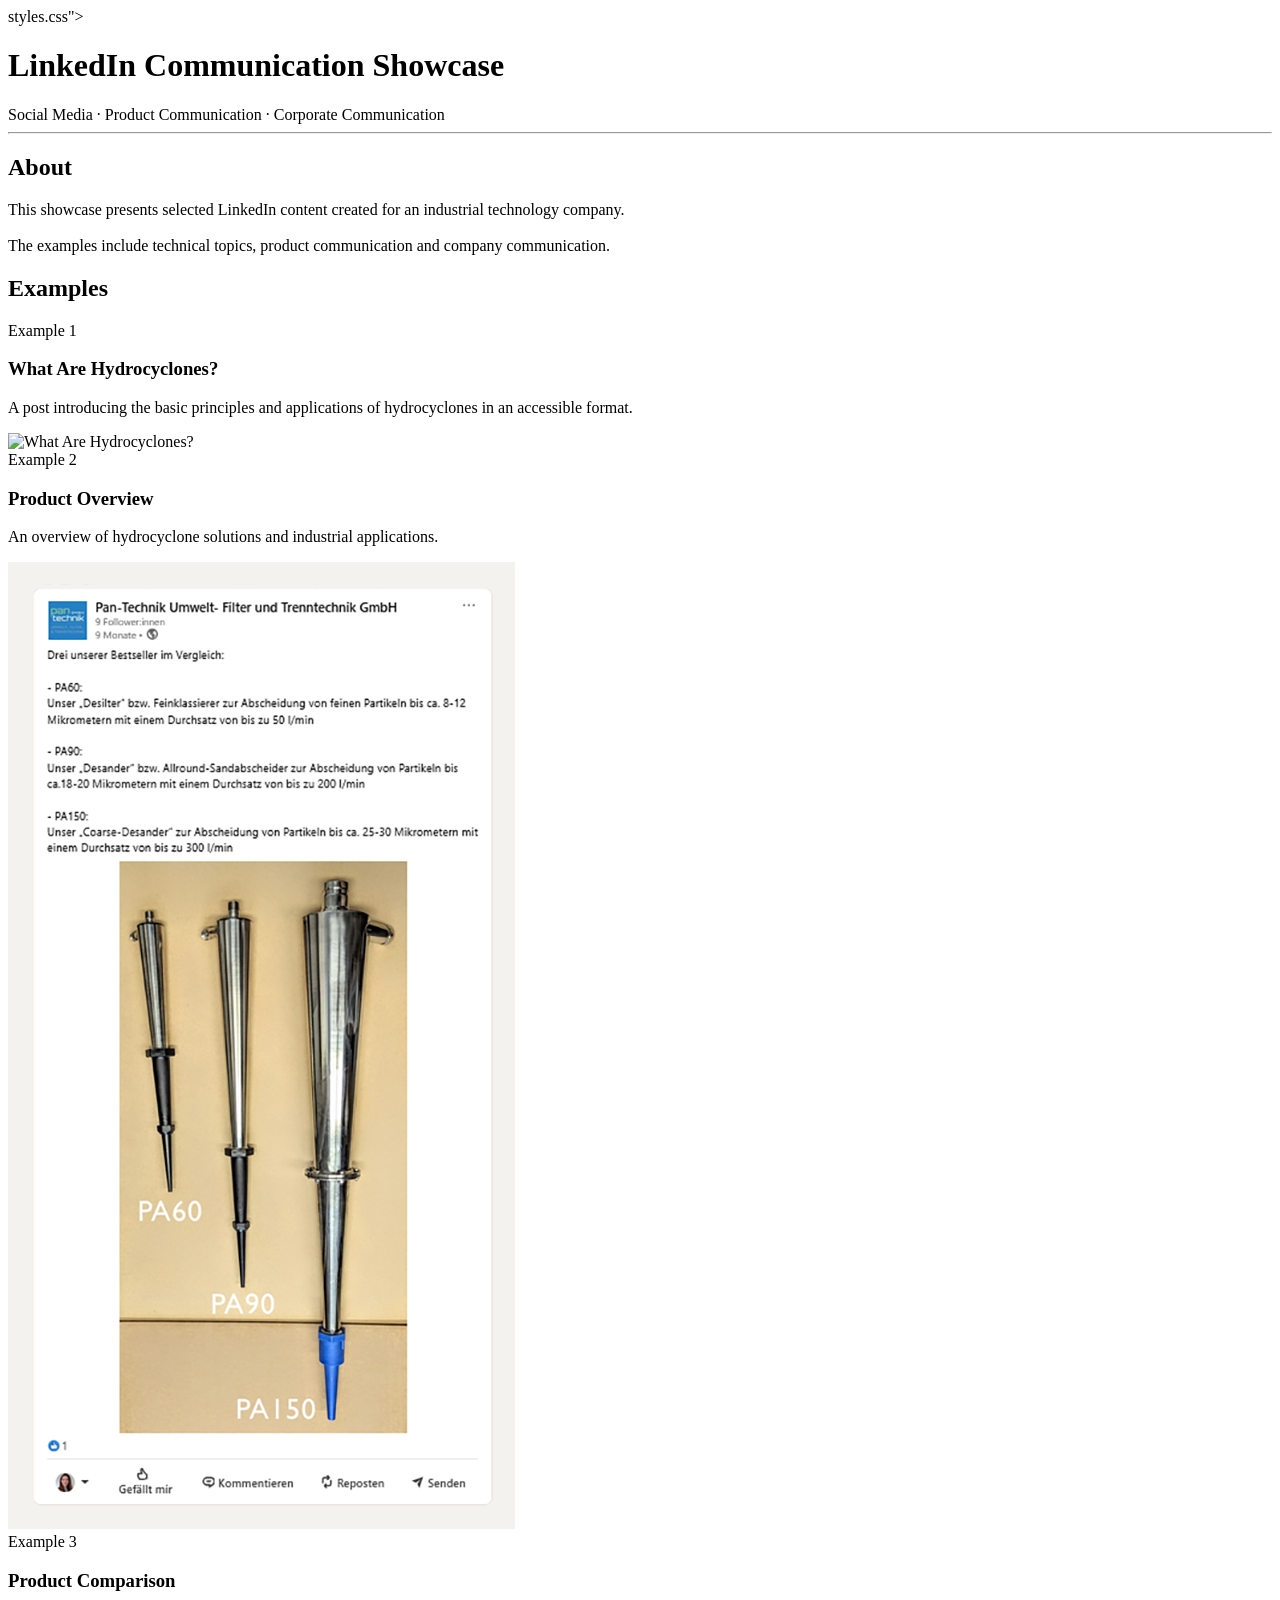
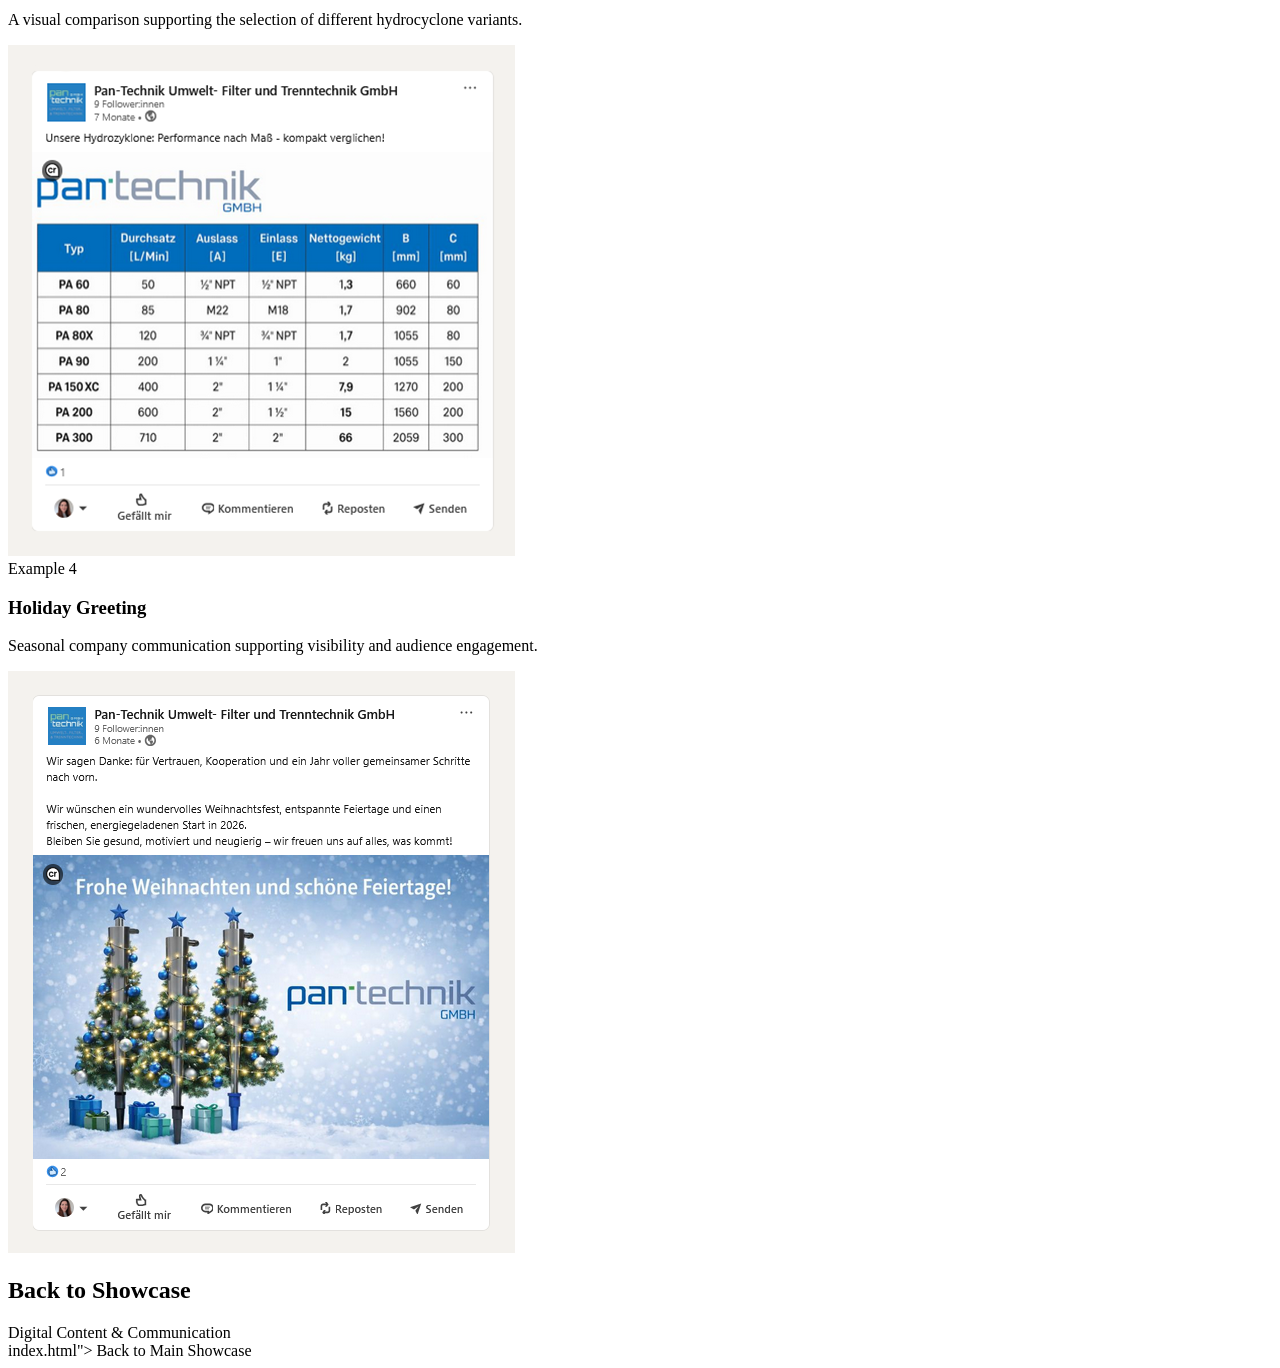
==== linkedin-showcase/index.html @ fcfe20e1 "Create index.html" ====
<!DOCTYPE html>
<html lang="en">

<head>
    <meta charset="UTF-8">
    <meta name="viewport" content="width=device-width, initial-scale=1.0">
    <title>LinkedIn Communication Showcase</title>
    styles.css">
</head>

<body>

<header>

    <h1>LinkedIn Communication Showcase</h1>

    <div class="tagline">
        Social Media · Product Communication · Corporate Communication
    </div>

</header>

<hr>

<section>

    <h2>About</h2>

    <p class="intro">

        This showcase presents selected LinkedIn content created for an industrial technology company.

        <br><br>

        The examples include technical topics, product communication and company communication.

    </p>

</section>

<section>

    <h2>Examples</h2>

    <div class="split-card">

        <div class="split-left">
            Example 1
        </div>

        <div class="split-right">

            <h3>What Are Hydrocyclones?</h3>

            <p>
                A post introducing the basic principles and applications of hydrocyclones in an accessible format.
            </p>

            <img src="assets/01-technical-topic-hes.png"
     alt="What Are Hydrocyclones?">


        </div>

    </div>

    <div class="split-card">

        <div class="split-left">
            Example 2
        </div>

        <div class="split-right">

            <h3>Product Overview</h3>

            <p>
                An overview of hydrocyclone solutions and industrial applications.
            </p>

           <img src="assets/02-product-overview-hydrocyclones.png"
     alt="What Are Hydrocyclones?">

        </div>

    </div>

    <div class="split-card">

        <div class="split-left">
            Example 3
        </div>

        <div class="split-right">

            <h3>Product Comparison</h3>

            <p>
                A visual comparison supporting the selection of different hydrocyclone variants.
            </p>

            <img src="assets/03-product-comparison-hydrocyclones.png" alt="Product Comparison">

        </div>

    </div>

    <div class="split-card">

        <div class="split-left">
            Example 4
        </div>

        <div class="split-right">

            <h3>Holiday Greeting</h3>

            <p>
                Seasonal company communication supporting visibility and audience engagement.
            </p>

            <img src="assets/04-holiday-greeting.png" alt="Holiday Greeting">

        </div>

    </div>

</section>

<section>

    <h2>Back to Showcase</h2>

    <div class="split-card">

        <div class="split-left">
            Digital Content & Communication
        </div>

        <div class="split-right">

            index.html">
                Back to Main Showcase
            </a>

        </div>

    </div>

</section>

</body>

</html>
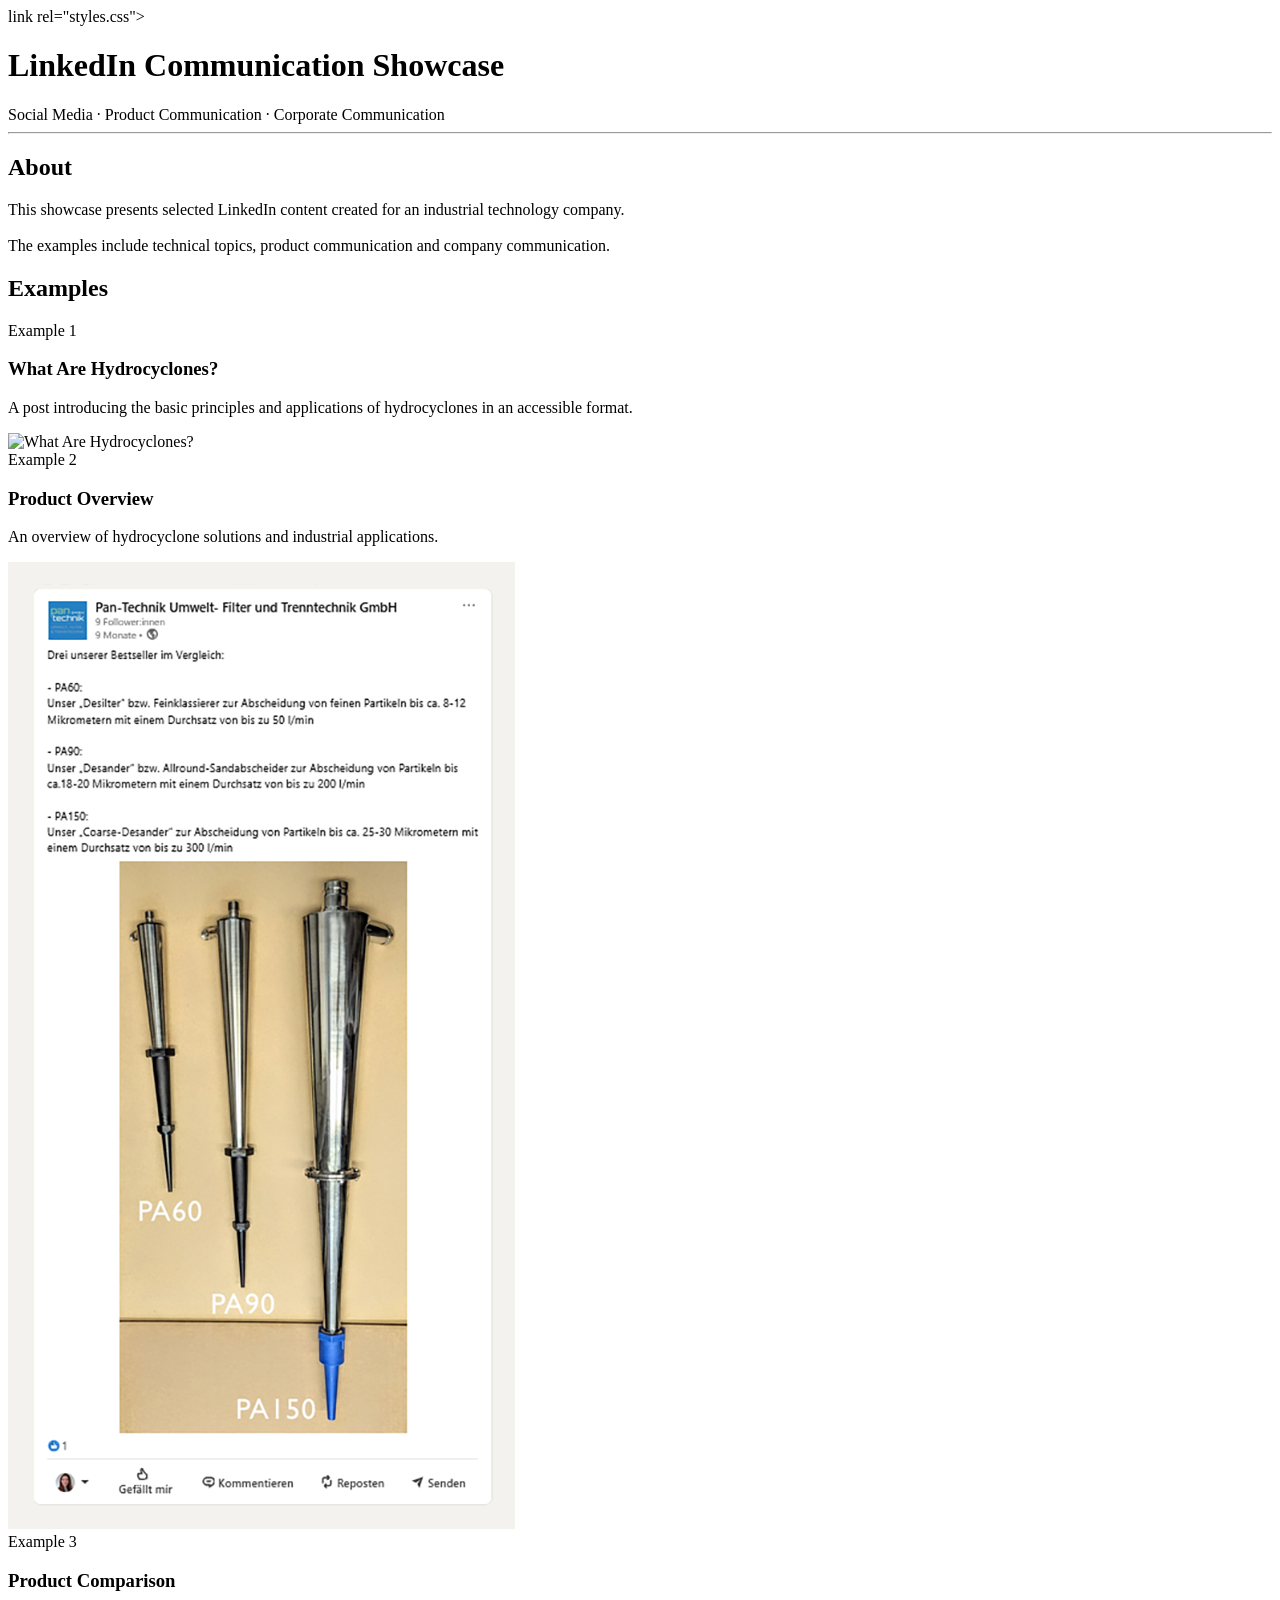
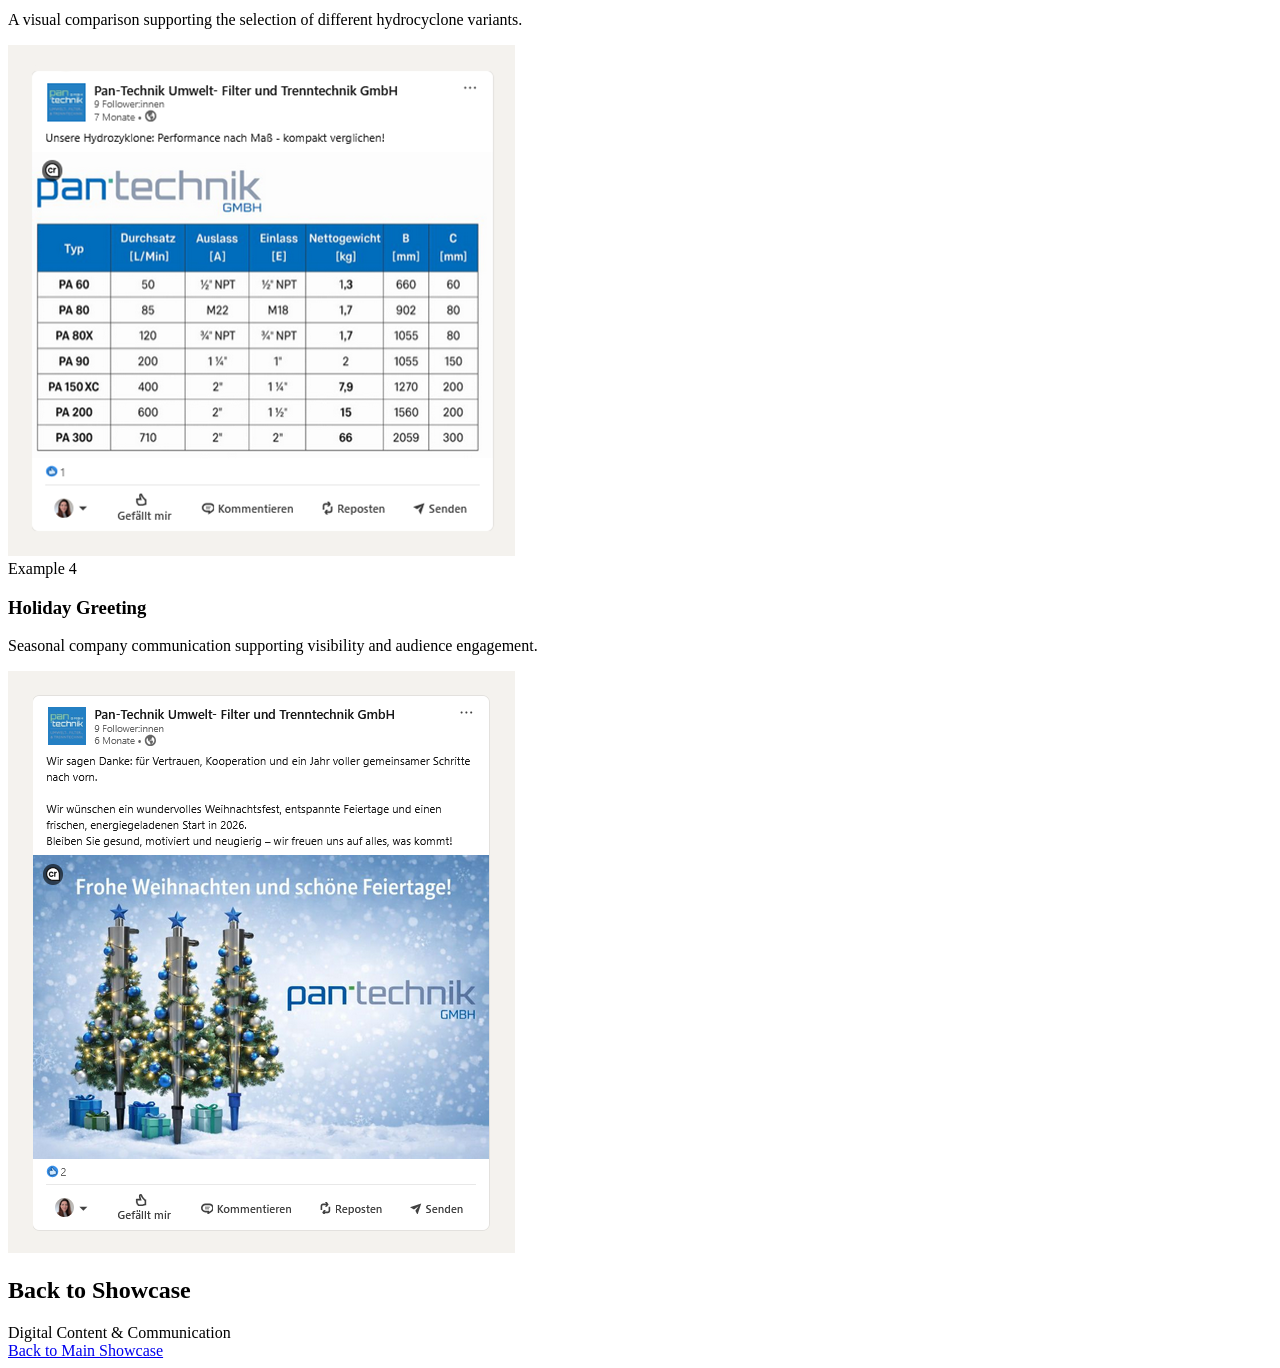
==== commit 8cef92b2: "Update index.html" ====
--- a/linkedin-showcase/index.html
+++ b/linkedin-showcase/index.html
@@ -6,7 +6,7 @@
     <meta charset="UTF-8">
     <meta name="viewport" content="width=device-width, initial-scale=1.0">
     <title>LinkedIn Communication Showcase</title>
-    styles.css">
+    link rel="styles.css">
 </head>
 
 <body>
@@ -57,7 +57,7 @@
                 A post introducing the basic principles and applications of hydrocyclones in an accessible format.
             </p>
 
-            <img src="assets/01-technical-topic-hes.png"
+            <img src="assets/01-technical-topic-hydrocyclone.png"
      alt="What Are Hydrocyclones?">
 
 
@@ -140,7 +140,7 @@
 
         <div class="split-right">
 
-            index.html">
+            <a href="../index.html">
                 Back to Main Showcase
             </a>
 
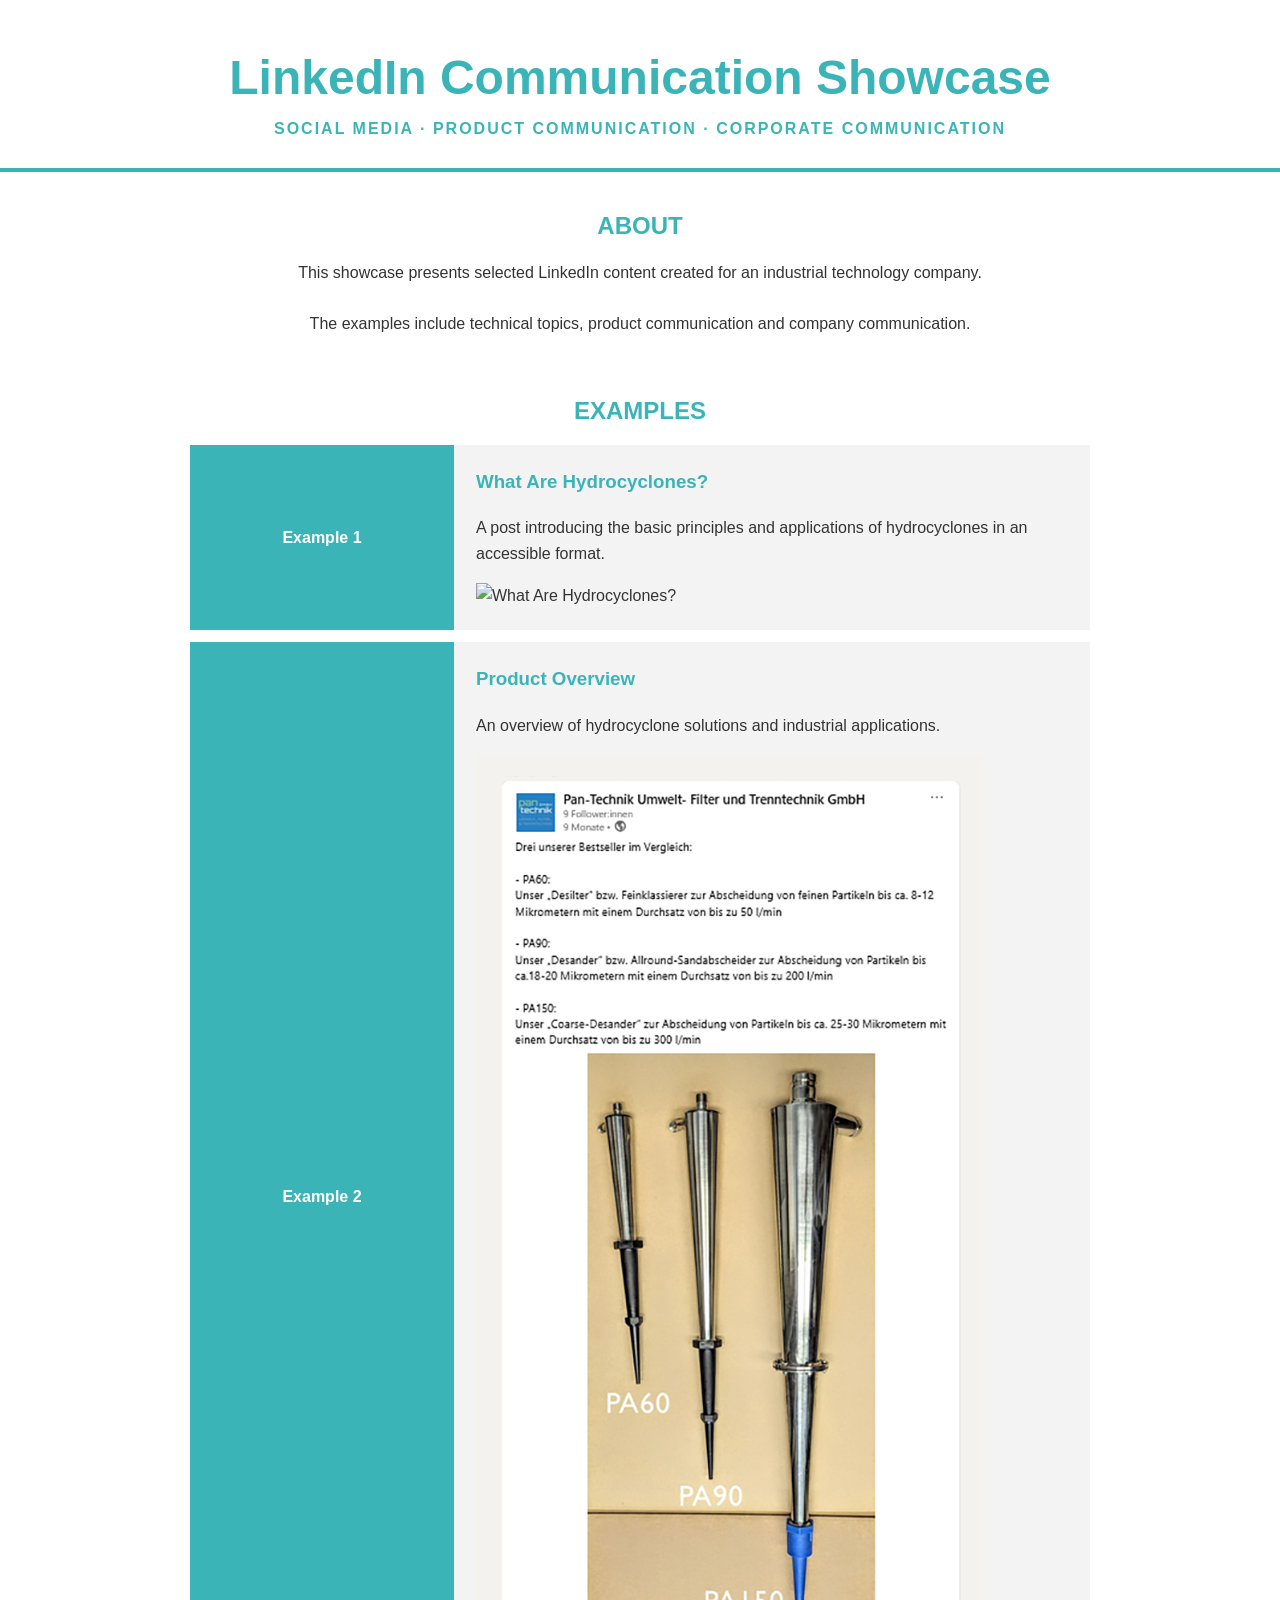
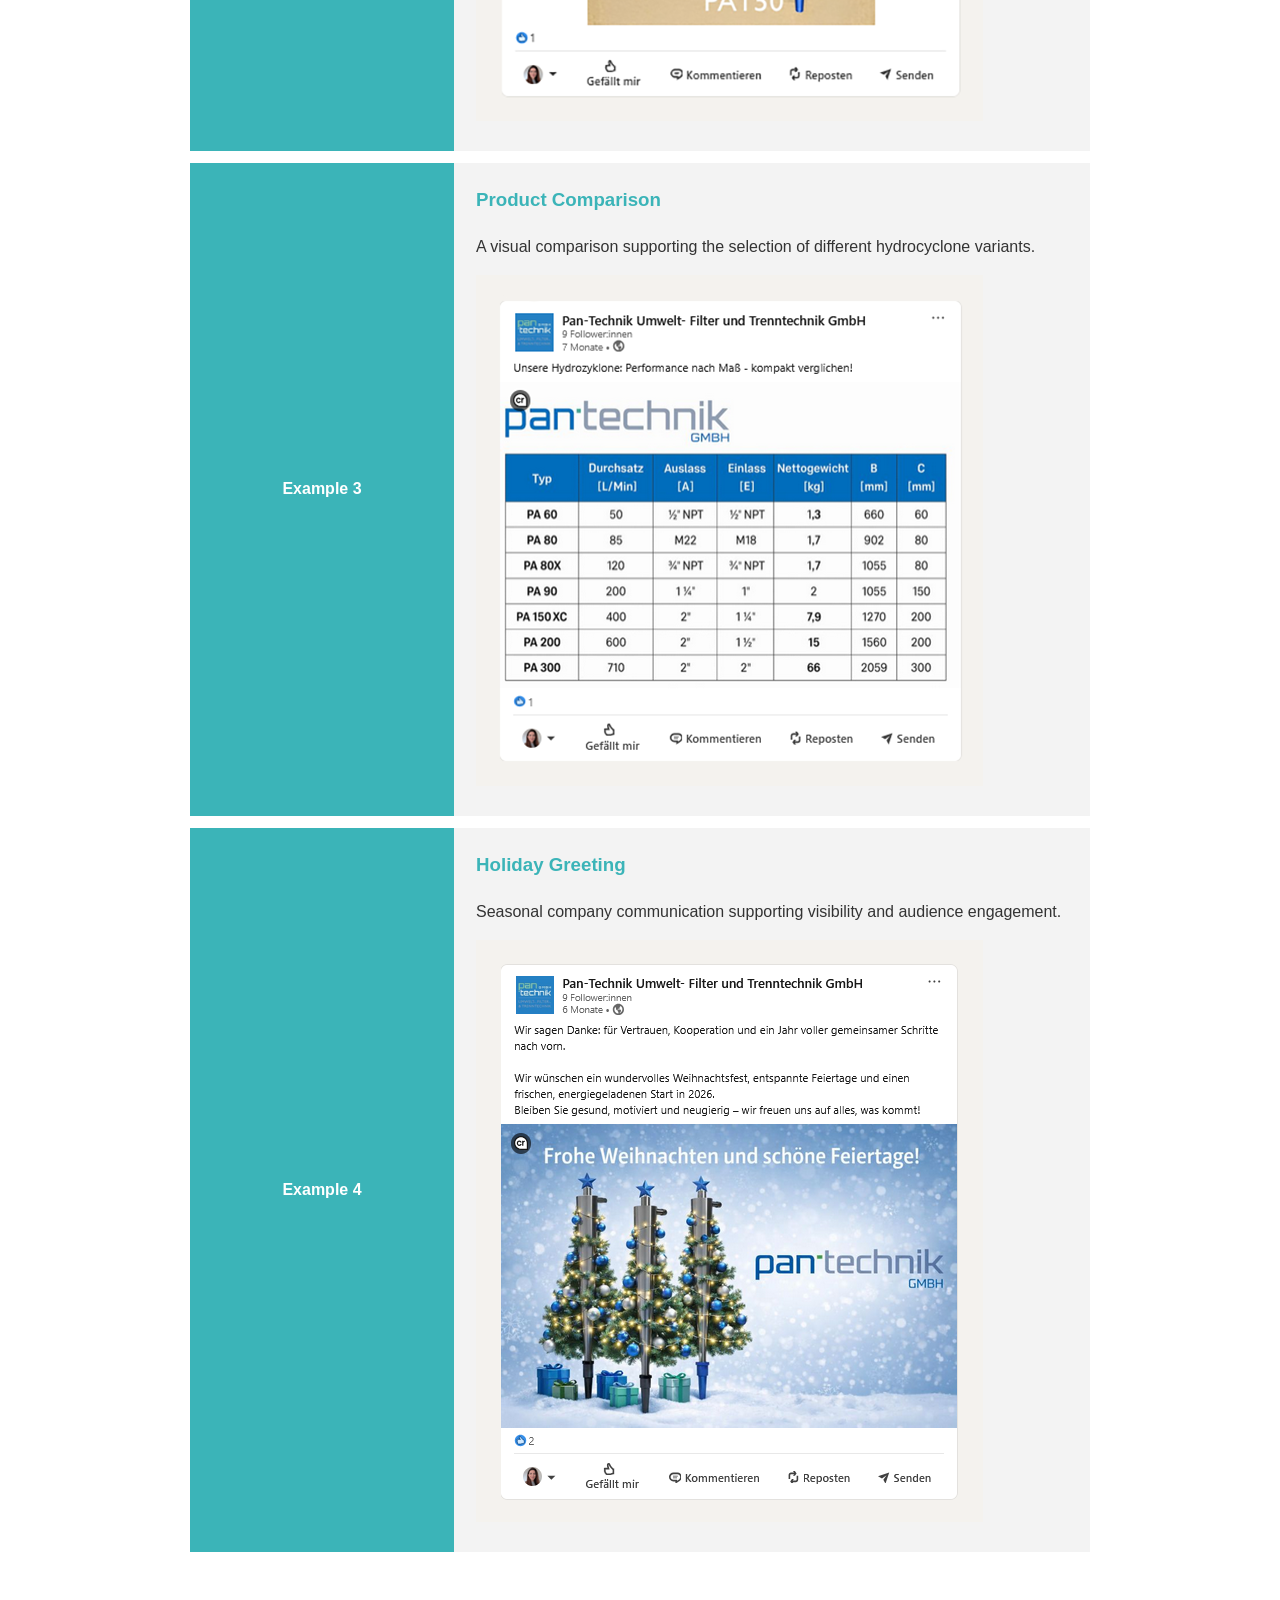
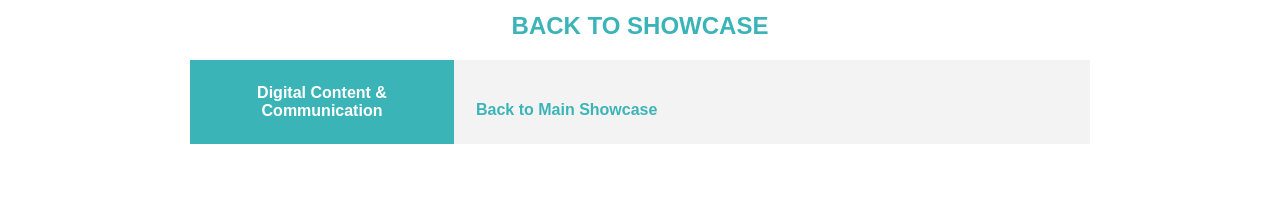
==== commit 7ea44a7d: "Update stylesheet link path in index.html" ====
--- a/linkedin-showcase/index.html
+++ b/linkedin-showcase/index.html
@@ -6,7 +6,7 @@
     <meta charset="UTF-8">
     <meta name="viewport" content="width=device-width, initial-scale=1.0">
     <title>LinkedIn Communication Showcase</title>
-    link rel="styles.css">
+    <link rel="stylesheet" href="../styles.css">
 </head>
 
 <body>
--- a/styles.css
+++ b/styles.css
@@ -0,0 +1,185 @@
+
+:root {
+    --accent: #3BB4B8;
+    --light-grey: #F3F3F3;
+    --text: #333333;
+}
+
+body {
+    font-family: Arial, sans-serif;
+    margin: 0;
+    color: var(--text);
+    background-color: white;
+    text-align: center;
+}
+
+header {
+    padding: 50px 20px 30px;
+}
+
+h1 {
+    color: var(--accent);
+    font-size: 3rem;
+    margin: 0;
+}
+
+h2 {
+    color: var(--accent);
+    margin-top: 40px;
+    margin-bottom: 20px;
+    text-transform: uppercase;
+}
+
+h3 {
+    color: var(--accent);
+    margin-top: 0;
+}
+
+.tagline {
+    color: var(--accent);
+    font-size: 1rem;
+    font-weight: bold;
+    text-transform: uppercase;
+    letter-spacing: 2px;
+    margin-top: 15px;
+}
+
+hr {
+    border: none;
+    height: 4px;
+    background-color: var(--accent);
+    width: 100%;
+    margin: 0;
+}
+
+section {
+    margin-bottom: 60px;
+}
+
+.intro {
+    max-width: 900px;
+    margin: 0 auto 30px;
+    line-height: 1.6;
+}
+
+.split-card {
+    display: flex;
+    max-width: 900px;
+    margin: 12px auto;
+}
+
+.split-left {
+    background-color: var(--accent);
+    color: white;
+    width: 220px;
+    padding: 22px;
+    font-weight: bold;
+
+    display: flex;
+    align-items: center;
+    justify-content: center;
+    text-align: center;
+}
+
+.split-right {
+    background-color: var(--light-grey);
+    flex: 1;
+    padding: 22px;
+    text-align: left;
+    line-height: 1.6;
+}
+
+.split-right p {
+    margin-top: 0;
+}
+
+.split-right a {
+    display: inline-block;
+    margin-top: 15px;
+    text-decoration: none;
+    color: var(--accent);
+    font-weight: bold;
+}
+
+.split-right a:hover {
+    text-decoration: underline;
+}
+
+.search-box {
+    max-width: 900px;
+    margin: 50px auto;
+}
+
+input {
+    width: 100%;
+    padding: 15px;
+    border: 2px solid var(--accent);
+    box-sizing: border-box;
+    font-size: 1rem;
+    outline: none;
+}
+
+input:focus {
+    border-color: var(--accent);
+}
+
+.result-card {
+    display: flex;
+    max-width: 900px;
+    margin: 12px auto;
+    text-decoration: none;
+    color: inherit;
+}
+
+.result-card:hover {
+    opacity: 0.95;
+}
+
+.card-title {
+    background-color: var(--accent);
+    color: white;
+    width: 220px;
+    padding: 22px;
+    font-weight: bold;
+
+    display: flex;
+    align-items: center;
+    justify-content: center;
+    text-align: center;
+}
+
+.card-content {
+    background-color: var(--light-grey);
+    flex: 1;
+    padding: 22px;
+    text-align: left;
+}
+
+#search-results {
+    max-width: 900px;
+    margin: 30px auto;
+}
+
+#results-heading {
+    display: none;
+}
+
+.markdown-body img {
+    border-radius: 16px;
+    border: 2px solid #d9d9d9;
+    box-shadow: 0 4px 12px rgba(0,0,0,0.08);
+}
+
+@media (max-width: 700px) {
+
+    .split-card,
+    .result-card {
+        flex-direction: column;
+    }
+
+    .split-left,
+    .card-title {
+        width: auto;
+    }
+
+}
